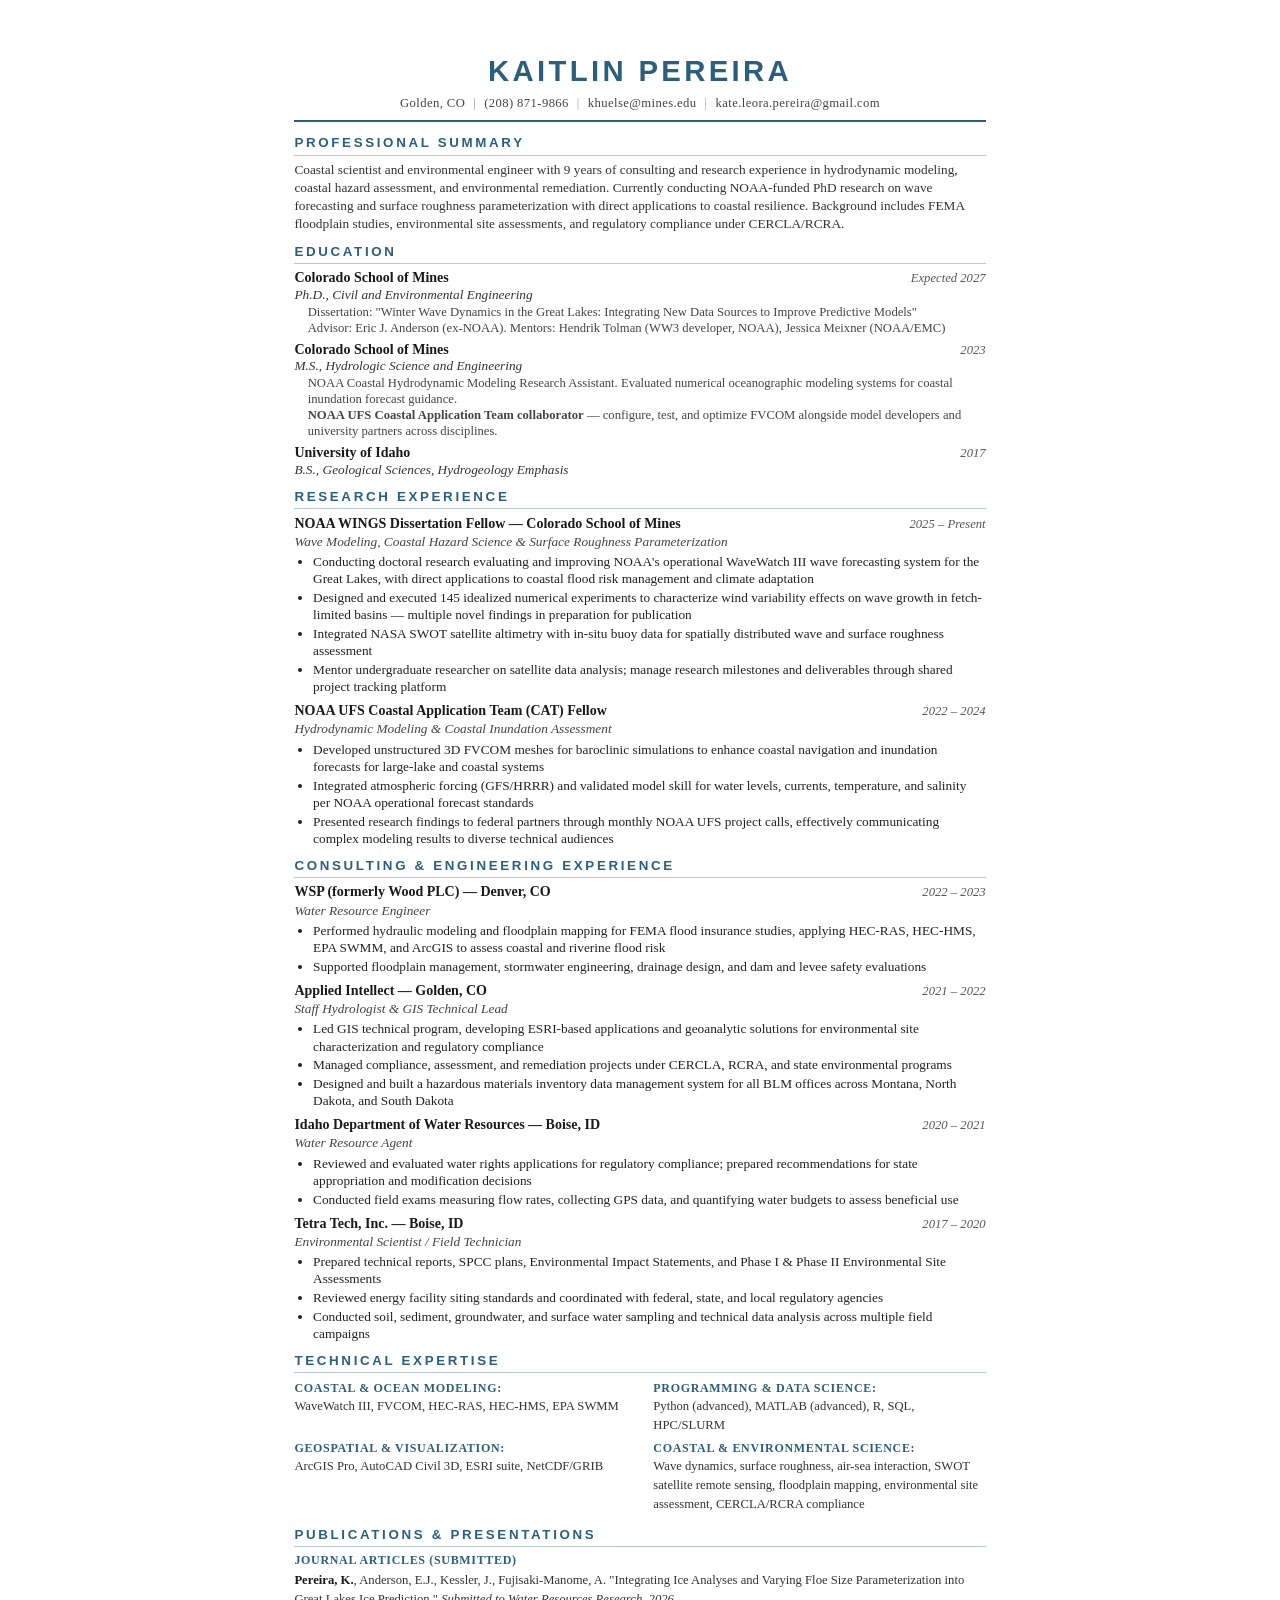
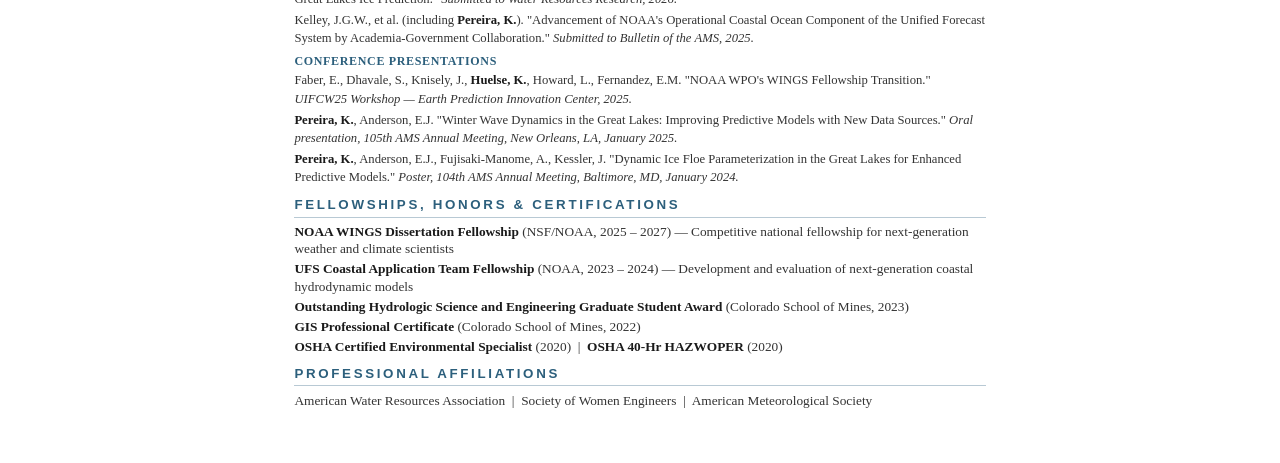
==== static/files/resume.html @ 42b41a99 "CV: embed HTML resume; Contact: drop GitHub & Scholar from Online box - Replace CV page PDF embed wi" ====
<!DOCTYPE html>
<html lang="en">
<head>
<meta charset="UTF-8">
<meta name="viewport" content="width=device-width, initial-scale=1.0">
<title>Kaitlin Pereira - Resume</title>
<style>
  @page {
    margin: 0.55in 0.65in;
    size: letter;
  }
  * {
    margin: 0;
    padding: 0;
    box-sizing: border-box;
  }
  body {
    font-family: 'Garamond', 'Georgia', 'Times New Roman', serif;
    color: #1a1a1a;
    line-height: 1.25;
    font-size: 10.5pt;
    max-width: 8.5in;
    margin: 0 auto;
    padding: 0.55in 0.65in;
    background: #fff;
    -webkit-print-color-adjust: exact;
    print-color-adjust: exact;
  }

  /* ── Header ── */
  .header {
    text-align: center;
    margin-bottom: 10pt;
    padding-bottom: 6pt;
    border-bottom: 1.5pt solid #2c5f7c;
  }
  .header h1 {
    font-family: 'Helvetica Neue', 'Arial', sans-serif;
    font-size: 22pt;
    font-weight: 600;
    letter-spacing: 2.5pt;
    color: #2c5f7c;
    text-transform: uppercase;
    margin-bottom: 5pt;
  }
  .header .contact {
    font-size: 9.5pt;
    color: #444;
    letter-spacing: 0.3pt;
  }
  .header .contact a {
    color: #444;
    text-decoration: none;
  }
  .header .contact .sep {
    margin: 0 6pt;
    color: #999;
  }

  /* ── Section Headings ── */
  .section-title {
    font-family: 'Helvetica Neue', 'Arial', sans-serif;
    font-size: 10pt;
    font-weight: 600;
    text-transform: uppercase;
    letter-spacing: 2pt;
    color: #2c5f7c;
    border-bottom: 0.75pt solid #b8c9d4;
    padding-bottom: 2pt;
    margin-top: 8pt;
    margin-bottom: 4pt;
  }

  /* ── Professional Summary ── */
  .summary {
    font-size: 10pt;
    line-height: 1.35;
    color: #333;
    margin-bottom: 2pt;
  }

  /* ── Entries ── */
  .entry {
    margin-bottom: 5pt;
  }
  .entry-header {
    display: flex;
    justify-content: space-between;
    align-items: baseline;
    margin-bottom: 1pt;
  }
  .entry-title {
    font-weight: 700;
    font-size: 10.5pt;
    color: #1a1a1a;
  }
  .entry-date {
    font-size: 9.5pt;
    color: #555;
    white-space: nowrap;
    font-style: italic;
  }
  .entry-subtitle {
    font-style: italic;
    font-size: 10pt;
    color: #444;
    margin-bottom: 2pt;
  }
  .entry-detail {
    font-size: 9.5pt;
    color: #444;
    font-style: italic;
    margin-bottom: 2pt;
  }

  /* ── Bullet Lists ── */
  ul {
    margin-left: 14pt;
    margin-top: 1pt;
  }
  li {
    font-size: 10pt;
    line-height: 1.3;
    margin-bottom: 1pt;
    color: #222;
  }

  /* ── Education ── */
  .edu-entry {
    margin-bottom: 3pt;
  }
  .edu-header {
    display: flex;
    justify-content: space-between;
    align-items: baseline;
  }
  .edu-school {
    font-weight: 700;
    font-size: 10.5pt;
  }
  .edu-date {
    font-size: 9.5pt;
    color: #555;
    font-style: italic;
  }
  .edu-degree {
    font-style: italic;
    font-size: 10pt;
    color: #333;
  }
  .edu-note {
    font-size: 9.5pt;
    color: #444;
    margin-left: 10pt;
    margin-top: 1pt;
  }

  /* ── Skills Grid ── */
  .skills-grid {
    display: grid;
    grid-template-columns: 1fr 1fr;
    gap: 1pt 20pt;
    margin-top: 2pt;
  }
  .skill-category {
    font-size: 10pt;
    line-height: 1.4;
    margin-bottom: 2pt;
  }
  .skill-label {
    font-weight: 700;
    color: #2c5f7c;
    font-size: 9pt;
    text-transform: uppercase;
    letter-spacing: 0.5pt;
  }
  .skill-items {
    color: #333;
    font-size: 9.5pt;
  }

  /* ── Compact lists for orgs/certs ── */
  .compact-list {
    font-size: 9.5pt;
    color: #333;
    line-height: 1.45;
  }
  .compact-list .item-title {
    font-weight: 600;
    color: #1a1a1a;
  }

  /* ── Two Column ── */
  .two-col {
    display: grid;
    grid-template-columns: 1fr 1fr;
    gap: 2pt 24pt;
  }

  /* ── Print ── */
  @media print {
    body {
      padding: 0;
      font-size: 10.5pt;
    }
    .section-title {
      page-break-after: avoid;
    }
    .entry {
      page-break-inside: avoid;
    }
  }
</style>
</head>
<body>

<!-- ════════════ HEADER ════════════ -->
<div class="header">
  <h1>Kaitlin Pereira</h1>
  <div class="contact">
    Golden, CO<span class="sep">|</span>(208) 871-9866<span class="sep">|</span>khuelse@mines.edu<span class="sep">|</span>kate.leora.pereira@gmail.com
  </div>
</div>

<!-- ════════════ PROFESSIONAL SUMMARY ════════════ -->
<div class="section-title">Professional Summary</div>
<div class="summary">
  Coastal scientist and environmental engineer with 9 years of consulting and research experience in hydrodynamic modeling, coastal hazard assessment, and environmental remediation. Currently conducting NOAA-funded PhD research on wave forecasting and surface roughness parameterization with direct applications to coastal resilience. Background includes FEMA floodplain studies, environmental site assessments, and regulatory compliance under CERCLA/RCRA.
</div>

<!-- ════════════ EDUCATION ════════════ -->
<div class="section-title">Education</div>

<div class="edu-entry">
  <div class="edu-header">
    <span class="edu-school">Colorado School of Mines</span>
    <span class="edu-date">Expected 2027</span>
  </div>
  <div class="edu-degree">Ph.D., Civil and Environmental Engineering</div>
  <div class="edu-note">Dissertation: "Winter Wave Dynamics in the Great Lakes: Integrating New Data Sources to Improve Predictive Models"<br>
  Advisor: Eric J. Anderson (ex-NOAA). Mentors: Hendrik Tolman (WW3 developer, NOAA), Jessica Meixner (NOAA/EMC)</div>
</div>

<div class="edu-entry">
  <div class="edu-header">
    <span class="edu-school">Colorado School of Mines</span>
    <span class="edu-date">2023</span>
  </div>
  <div class="edu-degree">M.S., Hydrologic Science and Engineering</div>
  <div class="edu-note">NOAA Coastal Hydrodynamic Modeling Research Assistant. Evaluated numerical oceanographic modeling systems for coastal inundation forecast guidance.<br>
  <strong>NOAA UFS Coastal Application Team collaborator</strong> &mdash; configure, test, and optimize FVCOM alongside model developers and university partners across disciplines.</div>
</div>

<div class="edu-entry">
  <div class="edu-header">
    <span class="edu-school">University of Idaho</span>
    <span class="edu-date">2017</span>
  </div>
  <div class="edu-degree">B.S., Geological Sciences, Hydrogeology Emphasis</div>
</div>

<!-- ════════════ RESEARCH EXPERIENCE ════════════ -->
<div class="section-title">Research Experience</div>

<div class="entry">
  <div class="entry-header">
    <span class="entry-title">NOAA WINGS Dissertation Fellow &mdash; Colorado School of Mines</span>
    <span class="entry-date">2025 &ndash; Present</span>
  </div>
  <div class="entry-subtitle">Wave Modeling, Coastal Hazard Science &amp; Surface Roughness Parameterization</div>
  <ul>
    <li>Conducting doctoral research evaluating and improving NOAA's operational WaveWatch III wave forecasting system for the Great Lakes, with direct applications to coastal flood risk management and climate adaptation</li>
    <li>Designed and executed 145 idealized numerical experiments to characterize wind variability effects on wave growth in fetch-limited basins &mdash; multiple novel findings in preparation for publication</li>
    <li>Integrated NASA SWOT satellite altimetry with in-situ buoy data for spatially distributed wave and surface roughness assessment</li>
    <li>Mentor undergraduate researcher on satellite data analysis; manage research milestones and deliverables through shared project tracking platform</li>
  </ul>
</div>

<div class="entry">
  <div class="entry-header">
    <span class="entry-title">NOAA UFS Coastal Application Team (CAT) Fellow</span>
    <span class="entry-date">2022 &ndash; 2024</span>
  </div>
  <div class="entry-subtitle">Hydrodynamic Modeling &amp; Coastal Inundation Assessment</div>
  <ul>
    <li>Developed unstructured 3D FVCOM meshes for baroclinic simulations to enhance coastal navigation and inundation forecasts for large-lake and coastal systems</li>
    <li>Integrated atmospheric forcing (GFS/HRRR) and validated model skill for water levels, currents, temperature, and salinity per NOAA operational forecast standards</li>
    <li>Presented research findings to federal partners through monthly NOAA UFS project calls, effectively communicating complex modeling results to diverse technical audiences</li>
  </ul>
</div>

<!-- ════════════ CONSULTING & ENGINEERING EXPERIENCE ════════════ -->
<div class="section-title">Consulting &amp; Engineering Experience</div>

<div class="entry">
  <div class="entry-header">
    <span class="entry-title">WSP (formerly Wood PLC) &mdash; Denver, CO</span>
    <span class="entry-date">2022 &ndash; 2023</span>
  </div>
  <div class="entry-subtitle">Water Resource Engineer</div>
  <ul>
    <li>Performed hydraulic modeling and floodplain mapping for FEMA flood insurance studies, applying HEC-RAS, HEC-HMS, EPA SWMM, and ArcGIS to assess coastal and riverine flood risk</li>
    <li>Supported floodplain management, stormwater engineering, drainage design, and dam and levee safety evaluations</li>
  </ul>
</div>

<div class="entry">
  <div class="entry-header">
    <span class="entry-title">Applied Intellect &mdash; Golden, CO</span>
    <span class="entry-date">2021 &ndash; 2022</span>
  </div>
  <div class="entry-subtitle">Staff Hydrologist &amp; GIS Technical Lead</div>
  <ul>
    <li>Led GIS technical program, developing ESRI-based applications and geoanalytic solutions for environmental site characterization and regulatory compliance</li>
    <li>Managed compliance, assessment, and remediation projects under CERCLA, RCRA, and state environmental programs</li>
    <li>Designed and built a hazardous materials inventory data management system for all BLM offices across Montana, North Dakota, and South Dakota</li>
  </ul>
</div>

<div class="entry">
  <div class="entry-header">
    <span class="entry-title">Idaho Department of Water Resources &mdash; Boise, ID</span>
    <span class="entry-date">2020 &ndash; 2021</span>
  </div>
  <div class="entry-subtitle">Water Resource Agent</div>
  <ul>
    <li>Reviewed and evaluated water rights applications for regulatory compliance; prepared recommendations for state appropriation and modification decisions</li>
    <li>Conducted field exams measuring flow rates, collecting GPS data, and quantifying water budgets to assess beneficial use</li>
  </ul>
</div>

<div class="entry">
  <div class="entry-header">
    <span class="entry-title">Tetra Tech, Inc. &mdash; Boise, ID</span>
    <span class="entry-date">2017 &ndash; 2020</span>
  </div>
  <div class="entry-subtitle">Environmental Scientist / Field Technician</div>
  <ul>
    <li>Prepared technical reports, SPCC plans, Environmental Impact Statements, and Phase I &amp; Phase II Environmental Site Assessments</li>
    <li>Reviewed energy facility siting standards and coordinated with federal, state, and local regulatory agencies</li>
    <li>Conducted soil, sediment, groundwater, and surface water sampling and technical data analysis across multiple field campaigns</li>
  </ul>
</div>

<!-- ════════════ TECHNICAL SKILLS ════════════ -->
<div class="section-title">Technical Expertise</div>
<div class="skills-grid">
  <div class="skill-category">
    <span class="skill-label">Coastal &amp; Ocean Modeling:</span><br>
    <span class="skill-items">WaveWatch III, FVCOM, HEC-RAS, HEC-HMS, EPA SWMM</span>
  </div>
  <div class="skill-category">
    <span class="skill-label">Programming &amp; Data Science:</span><br>
    <span class="skill-items">Python (advanced), MATLAB (advanced), R, SQL, HPC/SLURM</span>
  </div>
  <div class="skill-category">
    <span class="skill-label">Geospatial &amp; Visualization:</span><br>
    <span class="skill-items">ArcGIS Pro, AutoCAD Civil 3D, ESRI suite, NetCDF/GRIB</span>
  </div>
  <div class="skill-category">
    <span class="skill-label">Coastal &amp; Environmental Science:</span><br>
    <span class="skill-items">Wave dynamics, surface roughness, air-sea interaction, SWOT satellite remote sensing, floodplain mapping, environmental site assessment, CERCLA/RCRA compliance</span>
  </div>
</div>

<!-- ════════════ PUBLICATIONS & PRESENTATIONS ════════════ -->
<div class="section-title">Publications &amp; Presentations</div>
<div class="compact-list">
  <p style="margin-bottom:1pt;font-size:9pt;font-weight:600;color:#2c5f7c;text-transform:uppercase;letter-spacing:0.5pt;">Journal Articles (Submitted)</p>
  <p style="margin-bottom:2pt;font-size:9.5pt;"><span class="item-title">Pereira, K.</span>, Anderson, E.J., Kessler, J., Fujisaki-Manome, A. "Integrating Ice Analyses and Varying Floe Size Parameterization into Great Lakes Ice Prediction." <em>Submitted to Water Resources Research, 2026.</em></p>
  <p style="margin-bottom:4pt;font-size:9.5pt;">Kelley, J.G.W., et al. (including <span class="item-title">Pereira, K.</span>). "Advancement of NOAA's Operational Coastal Ocean Component of the Unified Forecast System by Academia-Government Collaboration." <em>Submitted to Bulletin of the AMS, 2025.</em></p>
  <p style="margin-bottom:1pt;font-size:9pt;font-weight:600;color:#2c5f7c;text-transform:uppercase;letter-spacing:0.5pt;">Conference Presentations</p>
  <p style="margin-bottom:2pt;font-size:9.5pt;">Faber, E., Dhavale, S., Knisely, J., <span class="item-title">Huelse, K.</span>, Howard, L., Fernandez, E.M. "NOAA WPO's WINGS Fellowship Transition." <em>UIFCW25 Workshop &mdash; Earth Prediction Innovation Center, 2025.</em></p>
  <p style="margin-bottom:2pt;font-size:9.5pt;"><span class="item-title">Pereira, K.</span>, Anderson, E.J. "Winter Wave Dynamics in the Great Lakes: Improving Predictive Models with New Data Sources." <em>Oral presentation, 105th AMS Annual Meeting, New Orleans, LA, January 2025.</em></p>
  <p style="margin-bottom:2pt;font-size:9.5pt;"><span class="item-title">Pereira, K.</span>, Anderson, E.J., Fujisaki-Manome, A., Kessler, J. "Dynamic Ice Floe Parameterization in the Great Lakes for Enhanced Predictive Models." <em>Poster, 104th AMS Annual Meeting, Baltimore, MD, January 2024.</em></p>
</div>

<!-- ════════════ HONORS, FELLOWSHIPS & CERTIFICATIONS ════════════ -->
<div class="section-title">Fellowships, Honors &amp; Certifications</div>
<div class="compact-list" style="font-size:10pt; line-height:1.3;">
  <p style="margin-bottom:2pt;"><span class="item-title">NOAA WINGS Dissertation Fellowship</span> (NSF/NOAA, 2025 &ndash; 2027) &mdash; Competitive national fellowship for next-generation weather and climate scientists</p>
  <p style="margin-bottom:2pt;"><span class="item-title">UFS Coastal Application Team Fellowship</span> (NOAA, 2023 &ndash; 2024) &mdash; Development and evaluation of next-generation coastal hydrodynamic models</p>
  <p style="margin-bottom:2pt;"><span class="item-title">Outstanding Hydrologic Science and Engineering Graduate Student Award</span> (Colorado School of Mines, 2023)</p>
  <p style="margin-bottom:2pt;"><span class="item-title">GIS Professional Certificate</span> (Colorado School of Mines, 2022)</p>
  <p style="margin-bottom:2pt;"><span class="item-title">OSHA Certified Environmental Specialist</span> (2020) &nbsp;|&nbsp; <span class="item-title">OSHA 40-Hr HAZWOPER</span> (2020)</p>
</div>

<!-- ════════════ PROFESSIONAL AFFILIATIONS ════════════ -->
<div class="section-title">Professional Affiliations</div>
<div class="compact-list" style="font-size:10pt;">
  American Water Resources Association &nbsp;|&nbsp; Society of Women Engineers &nbsp;|&nbsp; American Meteorological Society
</div>

</body>
</html>
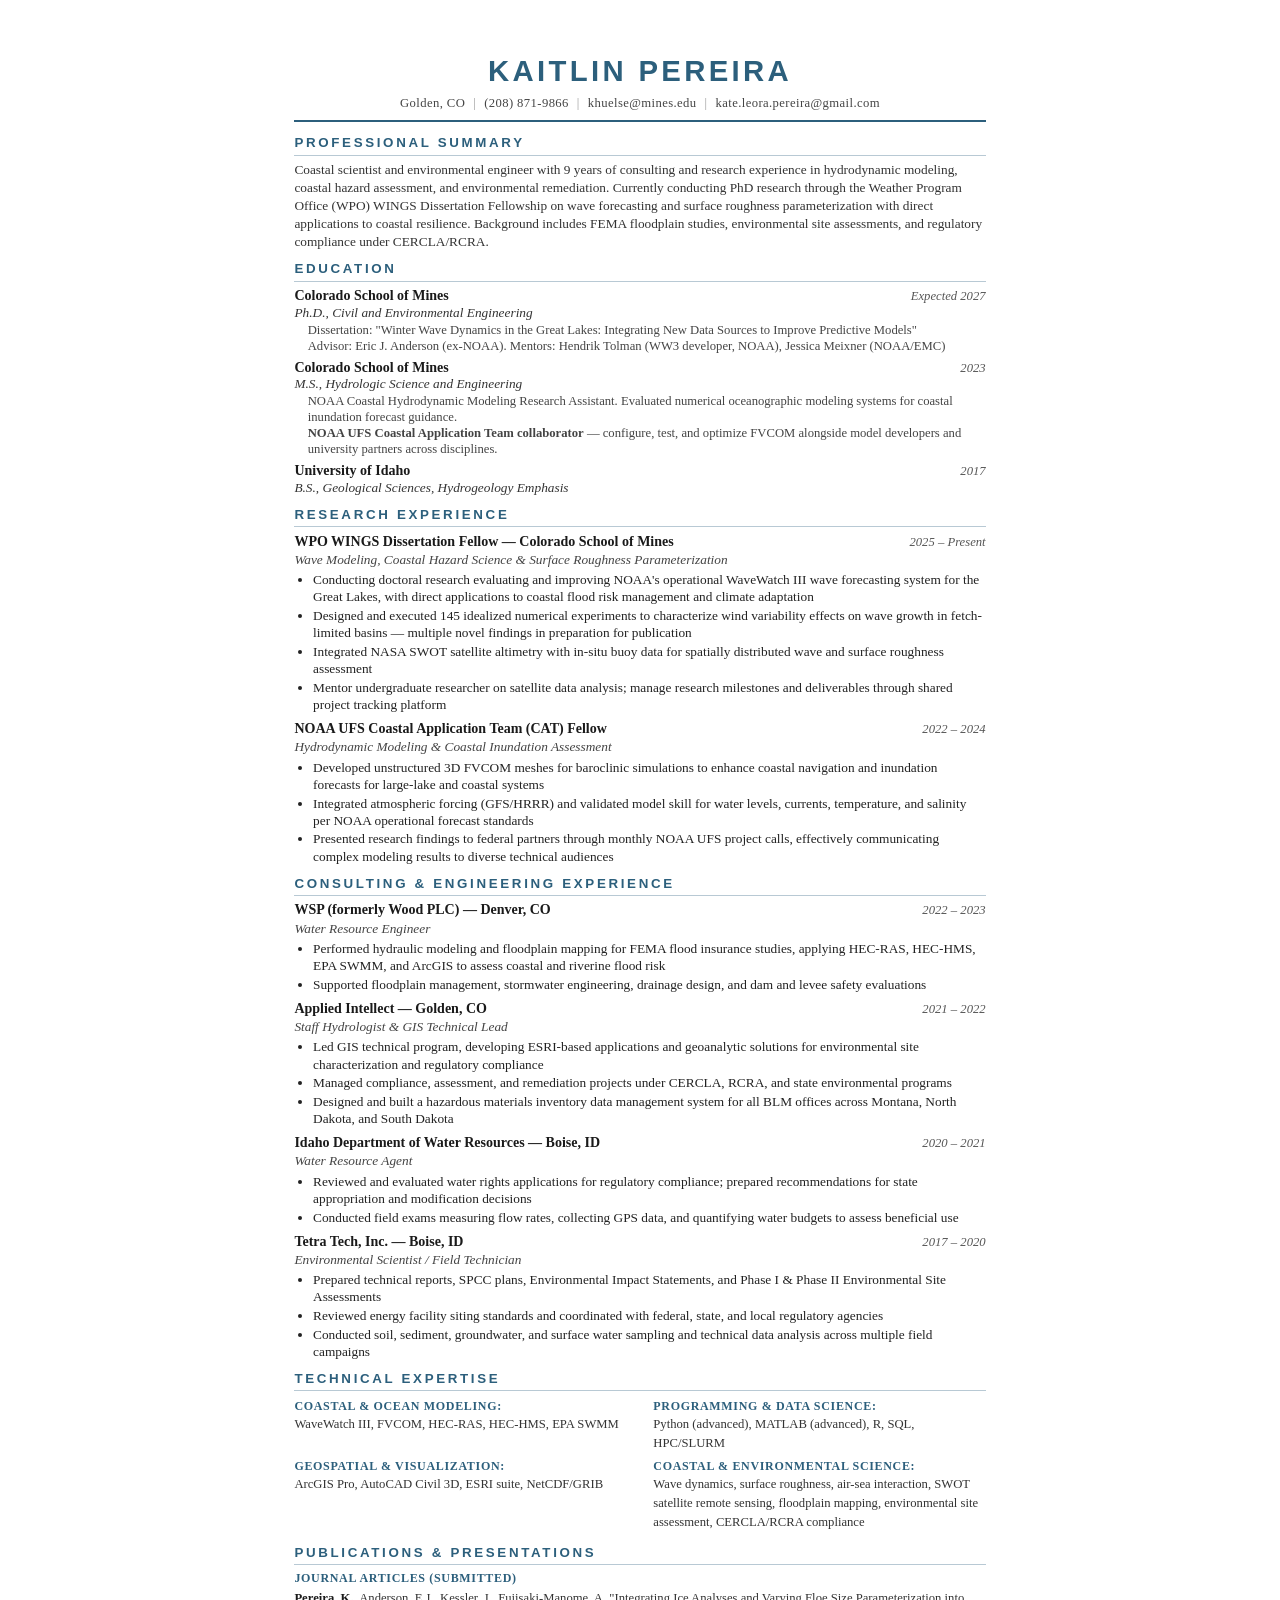
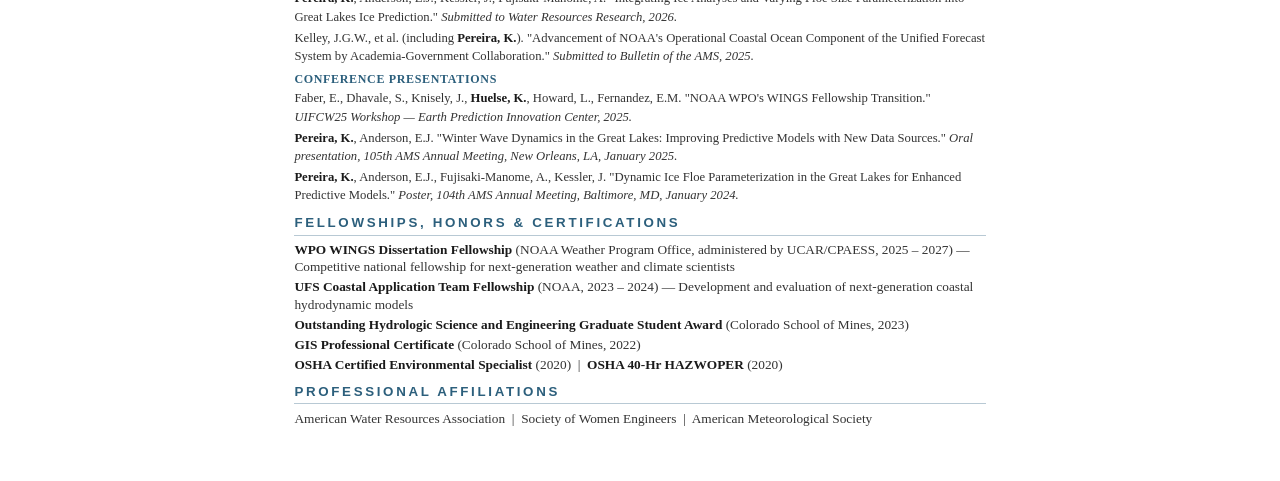
==== commit 3c40a310: "CV: correct research funding to WPO WINGS Dissertation Fellowship - Replace 'NOAA-funded PhD researc" ====
--- a/static/files/resume.html
+++ b/static/files/resume.html
@@ -225,7 +225,7 @@
 <!-- ════════════ PROFESSIONAL SUMMARY ════════════ -->
 <div class="section-title">Professional Summary</div>
 <div class="summary">
-  Coastal scientist and environmental engineer with 9 years of consulting and research experience in hydrodynamic modeling, coastal hazard assessment, and environmental remediation. Currently conducting NOAA-funded PhD research on wave forecasting and surface roughness parameterization with direct applications to coastal resilience. Background includes FEMA floodplain studies, environmental site assessments, and regulatory compliance under CERCLA/RCRA.
+  Coastal scientist and environmental engineer with 9 years of consulting and research experience in hydrodynamic modeling, coastal hazard assessment, and environmental remediation. Currently conducting PhD research through the Weather Program Office (WPO) WINGS Dissertation Fellowship on wave forecasting and surface roughness parameterization with direct applications to coastal resilience. Background includes FEMA floodplain studies, environmental site assessments, and regulatory compliance under CERCLA/RCRA.
 </div>
 
 <!-- ════════════ EDUCATION ════════════ -->
@@ -264,7 +264,7 @@
 
 <div class="entry">
   <div class="entry-header">
-    <span class="entry-title">NOAA WINGS Dissertation Fellow &mdash; Colorado School of Mines</span>
+    <span class="entry-title">WPO WINGS Dissertation Fellow &mdash; Colorado School of Mines</span>
     <span class="entry-date">2025 &ndash; Present</span>
   </div>
   <div class="entry-subtitle">Wave Modeling, Coastal Hazard Science &amp; Surface Roughness Parameterization</div>
@@ -378,7 +378,7 @@
 <!-- ════════════ HONORS, FELLOWSHIPS & CERTIFICATIONS ════════════ -->
 <div class="section-title">Fellowships, Honors &amp; Certifications</div>
 <div class="compact-list" style="font-size:10pt; line-height:1.3;">
-  <p style="margin-bottom:2pt;"><span class="item-title">NOAA WINGS Dissertation Fellowship</span> (NSF/NOAA, 2025 &ndash; 2027) &mdash; Competitive national fellowship for next-generation weather and climate scientists</p>
+  <p style="margin-bottom:2pt;"><span class="item-title">WPO WINGS Dissertation Fellowship</span> (NOAA Weather Program Office, administered by UCAR/CPAESS, 2025 &ndash; 2027) &mdash; Competitive national fellowship for next-generation weather and climate scientists</p>
   <p style="margin-bottom:2pt;"><span class="item-title">UFS Coastal Application Team Fellowship</span> (NOAA, 2023 &ndash; 2024) &mdash; Development and evaluation of next-generation coastal hydrodynamic models</p>
   <p style="margin-bottom:2pt;"><span class="item-title">Outstanding Hydrologic Science and Engineering Graduate Student Award</span> (Colorado School of Mines, 2023)</p>
   <p style="margin-bottom:2pt;"><span class="item-title">GIS Professional Certificate</span> (Colorado School of Mines, 2022)</p>
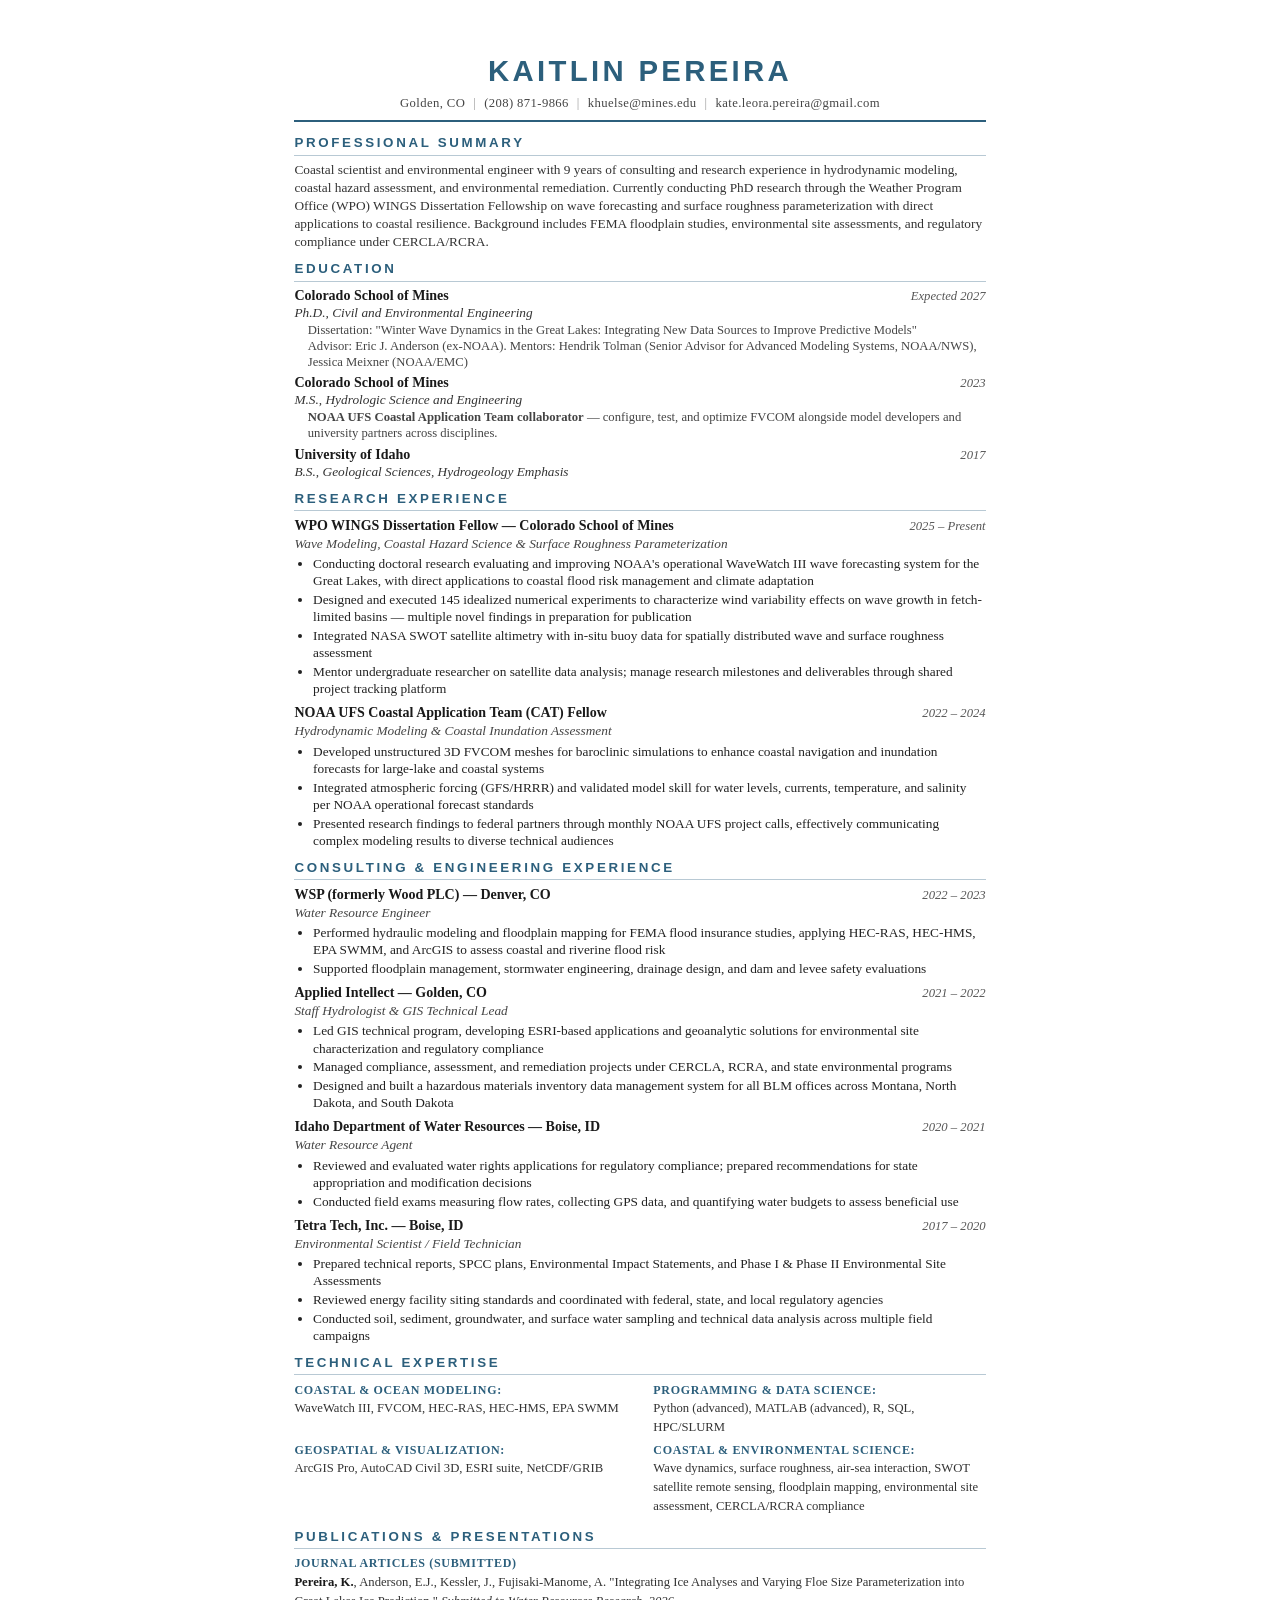
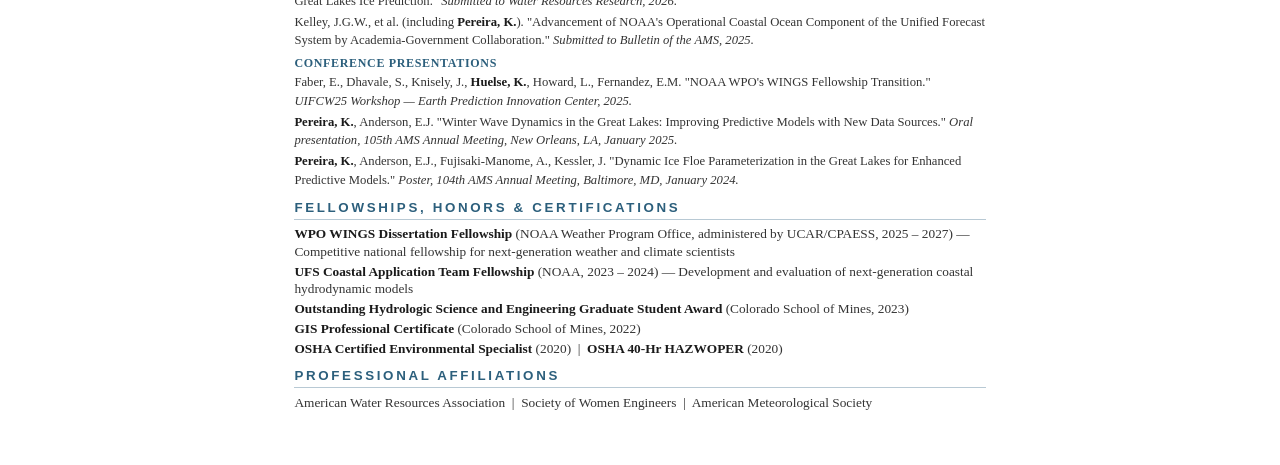
==== commit 802fc967: "CV: trim M.S. entry to UFS/FVCOM line; update Tolman title - Remove 'NOAA Coastal Hydrodynamic Model" ====
--- a/static/files/resume.html
+++ b/static/files/resume.html
@@ -238,7 +238,7 @@
   </div>
   <div class="edu-degree">Ph.D., Civil and Environmental Engineering</div>
   <div class="edu-note">Dissertation: "Winter Wave Dynamics in the Great Lakes: Integrating New Data Sources to Improve Predictive Models"<br>
-  Advisor: Eric J. Anderson (ex-NOAA). Mentors: Hendrik Tolman (WW3 developer, NOAA), Jessica Meixner (NOAA/EMC)</div>
+  Advisor: Eric J. Anderson (ex-NOAA). Mentors: Hendrik Tolman (Senior Advisor for Advanced Modeling Systems, NOAA/NWS), Jessica Meixner (NOAA/EMC)</div>
 </div>
 
 <div class="edu-entry">
@@ -247,8 +247,7 @@
     <span class="edu-date">2023</span>
   </div>
   <div class="edu-degree">M.S., Hydrologic Science and Engineering</div>
-  <div class="edu-note">NOAA Coastal Hydrodynamic Modeling Research Assistant. Evaluated numerical oceanographic modeling systems for coastal inundation forecast guidance.<br>
-  <strong>NOAA UFS Coastal Application Team collaborator</strong> &mdash; configure, test, and optimize FVCOM alongside model developers and university partners across disciplines.</div>
+  <div class="edu-note"><strong>NOAA UFS Coastal Application Team collaborator</strong> &mdash; configure, test, and optimize FVCOM alongside model developers and university partners across disciplines.</div>
 </div>
 
 <div class="edu-entry">
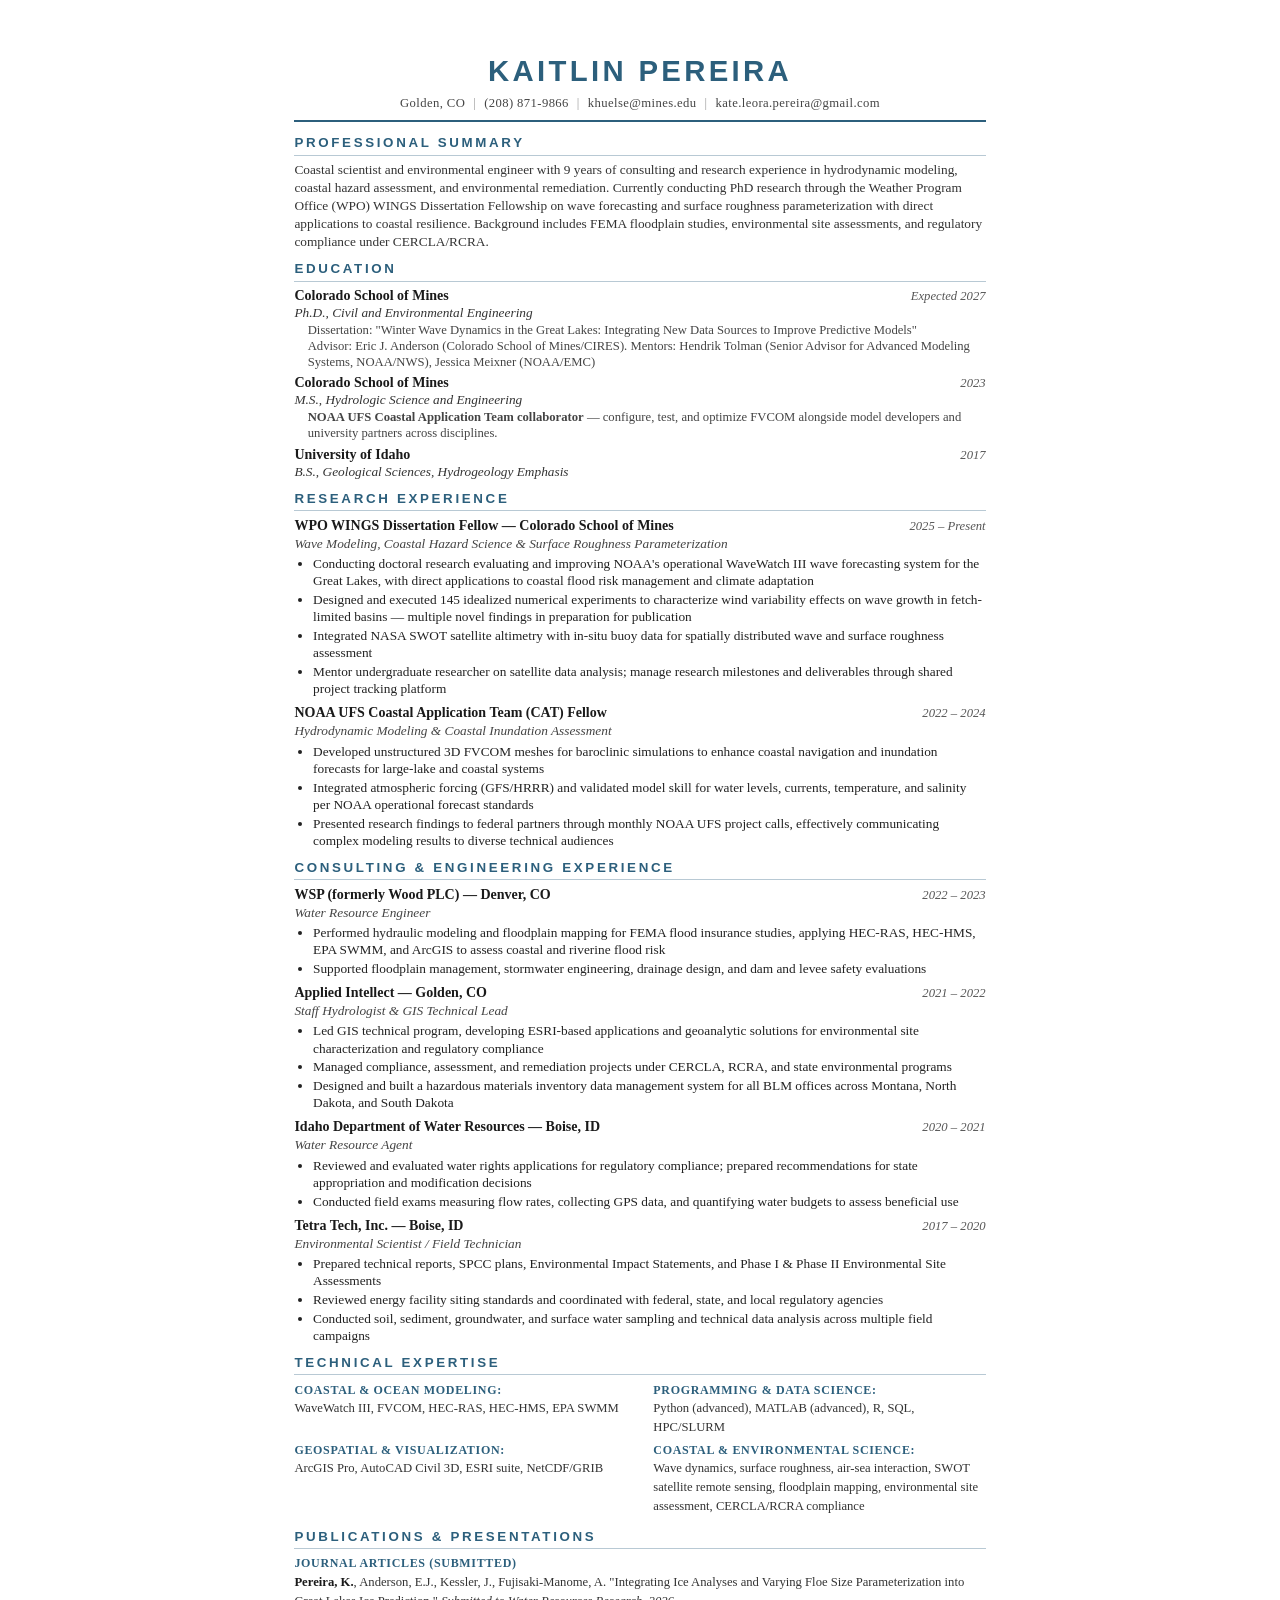
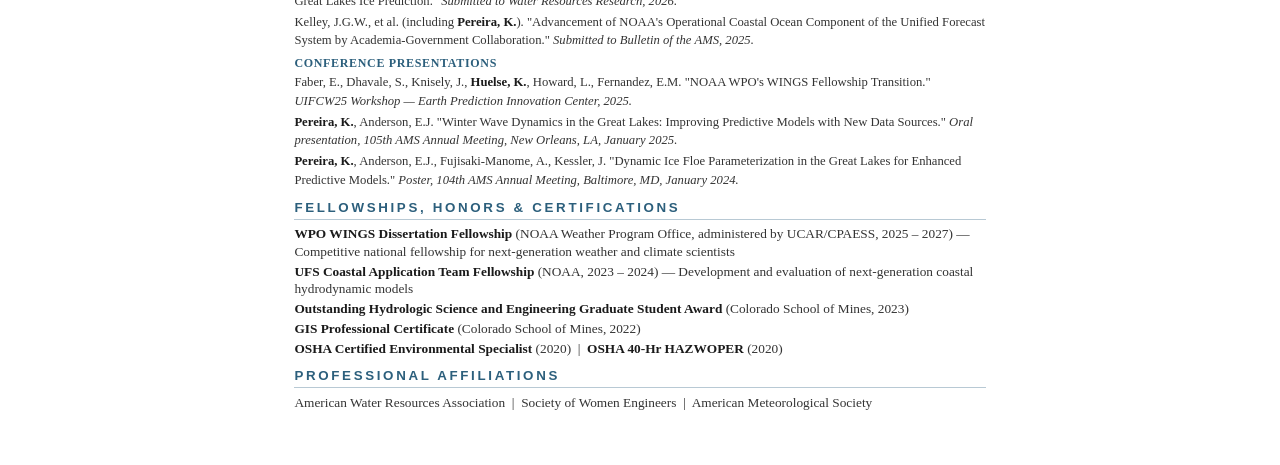
==== commit 6dbe9341: "CV: update Eric Anderson affiliation to Colorado School of Mines/CIRES Co-Authored-By: Claude Opus 4" ====
--- a/static/files/resume.html
+++ b/static/files/resume.html
@@ -238,7 +238,7 @@
   </div>
   <div class="edu-degree">Ph.D., Civil and Environmental Engineering</div>
   <div class="edu-note">Dissertation: "Winter Wave Dynamics in the Great Lakes: Integrating New Data Sources to Improve Predictive Models"<br>
-  Advisor: Eric J. Anderson (ex-NOAA). Mentors: Hendrik Tolman (Senior Advisor for Advanced Modeling Systems, NOAA/NWS), Jessica Meixner (NOAA/EMC)</div>
+  Advisor: Eric J. Anderson (Colorado School of Mines/CIRES). Mentors: Hendrik Tolman (Senior Advisor for Advanced Modeling Systems, NOAA/NWS), Jessica Meixner (NOAA/EMC)</div>
 </div>
 
 <div class="edu-entry">
